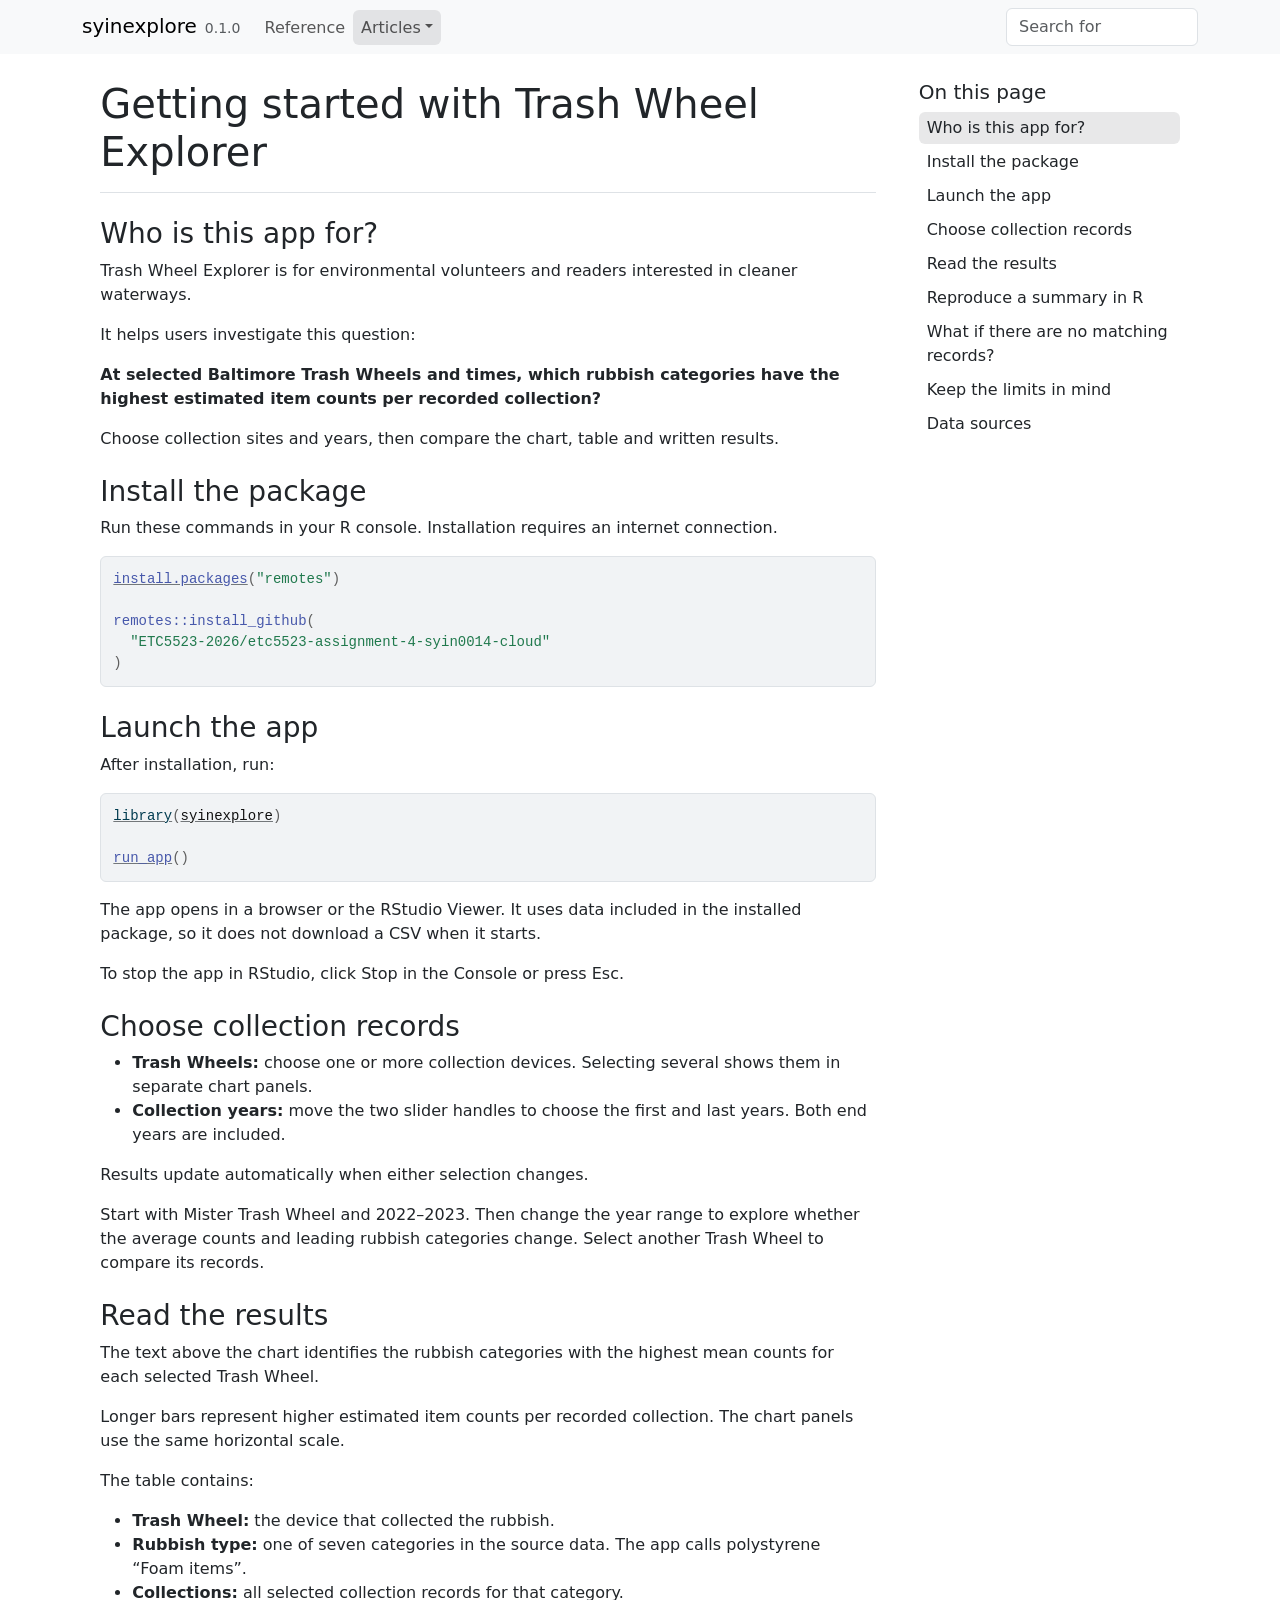
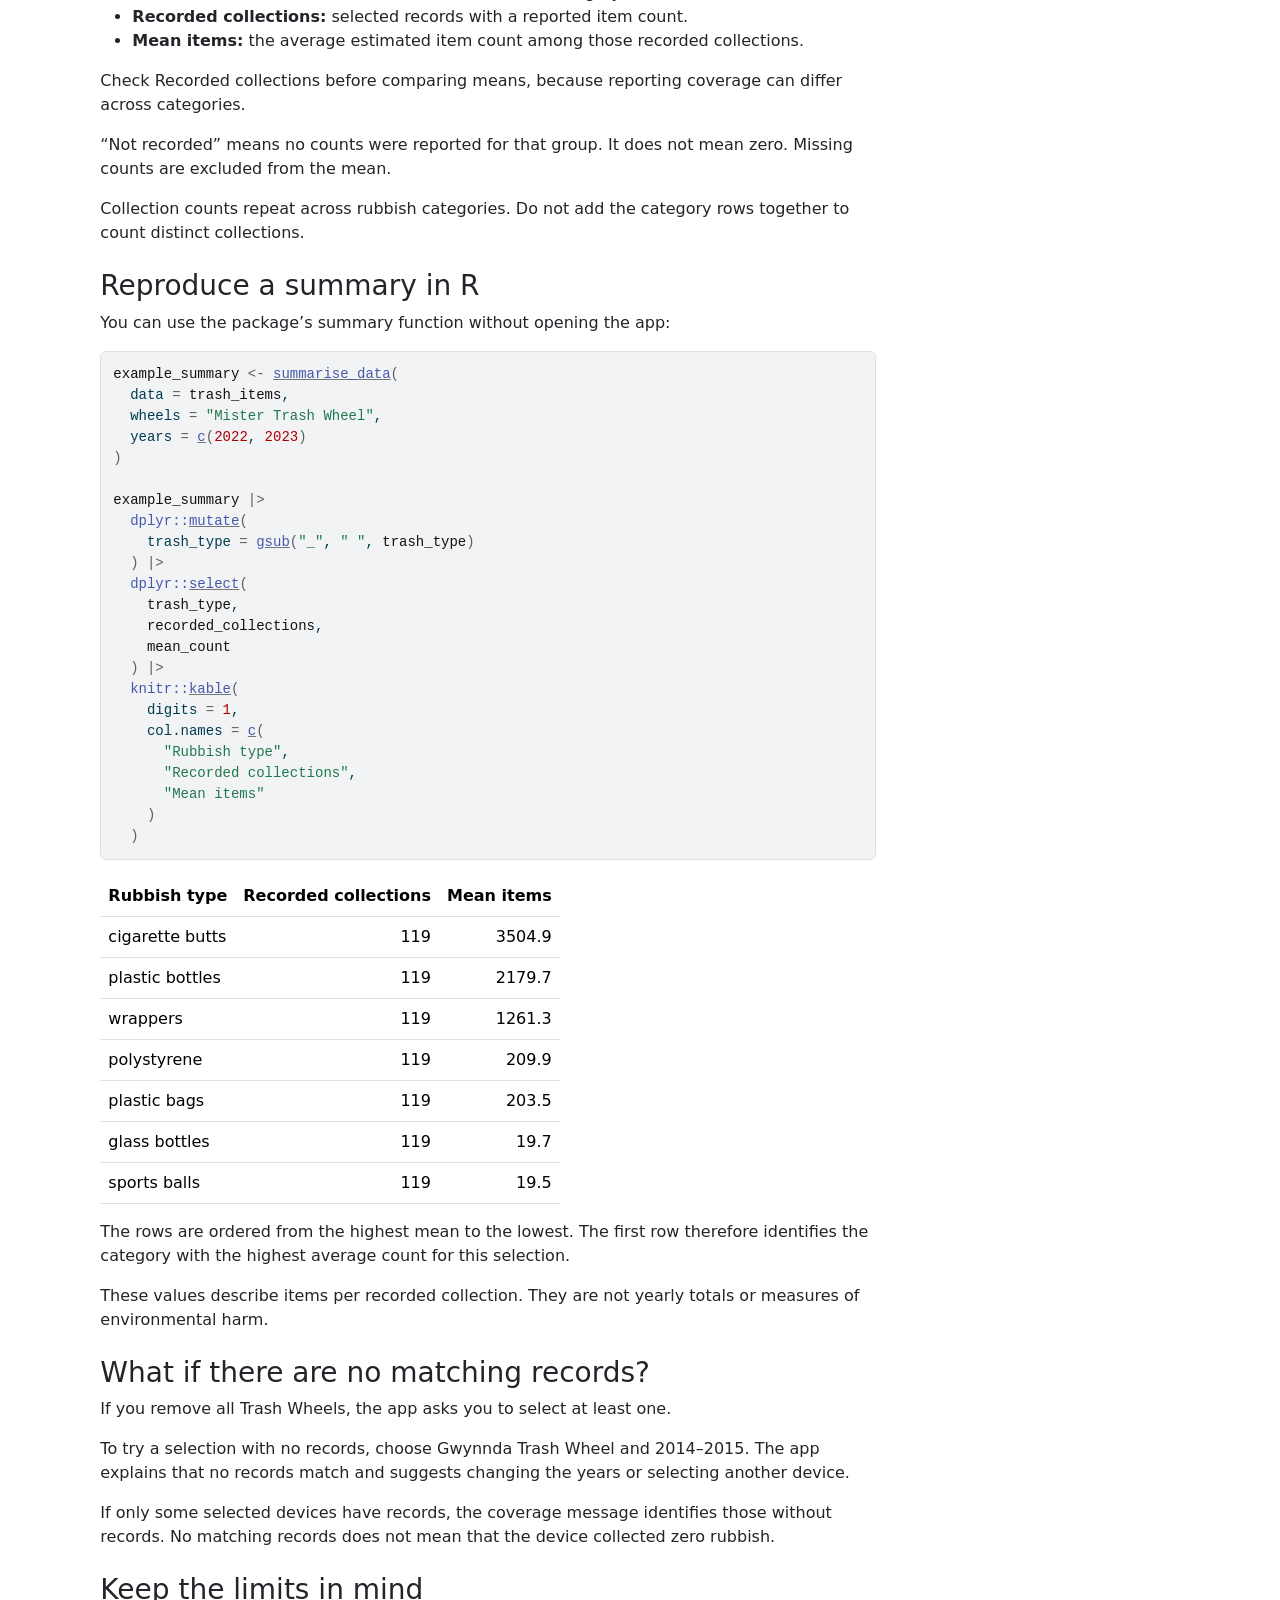
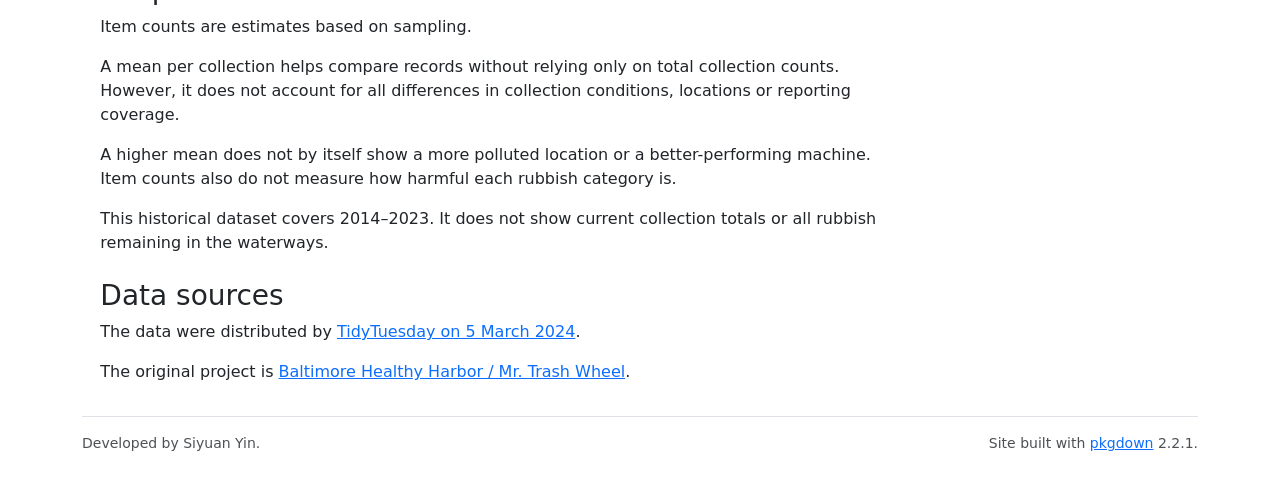
==== articles/getting-started.html @ 3837acde "Deploying to gh-pages from @ ETC5523-2026/etc5523-assignment-4-syin0014-cloud@84625165339d659f726c3b" ====
<!DOCTYPE html>
<!-- Generated by pkgdown: do not edit by hand --><html lang="en">
<head>
<meta charset="UTF-8">
<meta http-equiv="X-UA-Compatible" content="IE=edge">
<meta name="viewport" content="width=device-width, initial-scale=1, shrink-to-fit=no">
<title>Getting started with Trash Wheel Explorer • syinexplore</title>
<script src="../deps/jquery-3.6.0/jquery-3.6.0.min.js"></script><meta name="viewport" content="width=device-width, initial-scale=1, shrink-to-fit=no">
<link href="../deps/bootstrap-5.3.8/bootstrap.min.css" rel="stylesheet">
<script src="../deps/bootstrap-5.3.8/bootstrap.bundle.min.js"></script><link href="../deps/font-awesome-6.5.2/css/all.min.css" rel="stylesheet">
<link href="../deps/font-awesome-6.5.2/css/v4-shims.min.css" rel="stylesheet">
<script src="../deps/headroom-0.11.0/headroom.min.js"></script><script src="../deps/headroom-0.11.0/jQuery.headroom.min.js"></script><script src="../deps/bootstrap-toc-1.0.1/bootstrap-toc.min.js"></script><script src="../deps/clipboard.js-2.0.11/clipboard.min.js"></script><script src="../deps/search-1.0.0/autocomplete.jquery.min.js"></script><script src="../deps/search-1.0.0/fuse.min.js"></script><script src="../deps/search-1.0.0/mark.min.js"></script><script src="getting-started_files/libs/quarto-html/popper.min.js"></script><script src="getting-started_files/libs/quarto-html/tippy.umd.min.js"></script><link href="getting-started_files/libs/quarto-html/tippy.css" rel="stylesheet">
<link href="getting-started_files/libs/quarto-html/light-border.css" rel="stylesheet">
<!-- pkgdown --><script src="../pkgdown.js"></script><meta property="og:title" content="Getting started with Trash Wheel Explorer">
</head>
<body>
    <a href="#main" class="visually-hidden-focusable">Skip to contents</a>


    <nav class="navbar navbar-expand-lg fixed-top bg-light" data-bs-theme="light" aria-label="Site navigation"><div class="container">

    <a class="navbar-brand me-2" href="../index.html">syinexplore</a>

    <small class="nav-text text-muted me-auto" data-bs-toggle="tooltip" data-bs-placement="bottom" title="">0.1.0</small>


    <button class="navbar-toggler" type="button" data-bs-toggle="collapse" data-bs-target="#navbar" aria-controls="navbar" aria-expanded="false" aria-label="Toggle navigation">
      <span class="navbar-toggler-icon"></span>
    </button>

    <div id="navbar" class="collapse navbar-collapse ms-3">
      <ul class="navbar-nav me-auto">
<li class="nav-item"><a class="nav-link" href="../reference/index.html">Reference</a></li>
<li class="active nav-item dropdown">
  <button class="nav-link dropdown-toggle" type="button" id="dropdown-articles" data-bs-toggle="dropdown" aria-expanded="false" aria-haspopup="true">Articles</button>
  <ul class="dropdown-menu" aria-labelledby="dropdown-articles">
<li><a class="dropdown-item" href="../articles/getting-started.html">Getting started with Trash Wheel Explorer</a></li>
  </ul>
</li>
      </ul>
<ul class="navbar-nav">
<li class="nav-item"><form class="form-inline" role="search">
 <input class="form-control" type="search" name="search-input" id="search-input" autocomplete="off" aria-label="Search site" placeholder="Search for" data-search-index="../search.json">
</form></li>
      </ul>
</div>


  </div>
</nav><div class="container template-quarto">
<div class="row">
  <main id="main" class="col-md-9"><div class="page-header">

      <h1>Getting started with Trash Wheel Explorer</h1>





      <div class="d-none name"><code></code></div>
    </div>






    <section class="level2"><h2 id="who-is-this-app-for">Who is this app for?<a class="anchor" aria-label="anchor" href="#who-is-this-app-for"></a>
</h2>
<p>Trash Wheel Explorer is for environmental volunteers and readers interested in cleaner waterways.</p>
<p>It helps users investigate this question:</p>
<p><strong>At selected Baltimore Trash Wheels and times, which rubbish categories have the highest estimated item counts per recorded collection?</strong></p>
<p>Choose collection sites and years, then compare the chart, table and written results.</p>
</section><section class="level2"><h2 id="install-the-package">Install the package<a class="anchor" aria-label="anchor" href="#install-the-package"></a>
</h2>
<p>Run these commands in your R console. Installation requires an internet connection.</p>
<div class="sourceCode" id="cb1"><pre class="downlit sourceCode r">
<code class="sourceCode R"><span><span class="fu"><a href="https://rdrr.io/r/utils/install.packages.html" class="external-link">install.packages</a></span><span class="op">(</span><span class="st">"remotes"</span><span class="op">)</span></span>
<span></span>
<span><span class="fu">remotes</span><span class="fu">::</span><span class="fu">install_github</span><span class="op">(</span></span>
<span>  <span class="st">"ETC5523-2026/etc5523-assignment-4-syin0014-cloud"</span></span>
<span><span class="op">)</span></span></code></pre></div>
</section><section class="level2"><h2 id="launch-the-app">Launch the app<a class="anchor" aria-label="anchor" href="#launch-the-app"></a>
</h2>
<p>After installation, run:</p>
<div class="sourceCode" id="cb2"><pre class="downlit sourceCode r">
<code class="sourceCode R"><span><span class="kw"><a href="https://rdrr.io/r/base/library.html" class="external-link">library</a></span><span class="op">(</span><span class="va"><a href="https://etc5523-2026.github.io/etc5523-assignment-4-syin0014-cloud/">syinexplore</a></span><span class="op">)</span></span>
<span></span>
<span><span class="fu"><a href="../reference/run_app.html">run_app</a></span><span class="op">(</span><span class="op">)</span></span></code></pre></div>
<p>The app opens in a browser or the RStudio Viewer. It uses data included in the installed package, so it does not download a CSV when it starts.</p>
<p>To stop the app in RStudio, click Stop in the Console or press Esc.</p>
</section><section class="level2"><h2 id="choose-collection-records">Choose collection records<a class="anchor" aria-label="anchor" href="#choose-collection-records"></a>
</h2>
<ul>
<li>
<strong>Trash Wheels:</strong> choose one or more collection devices. Selecting several shows them in separate chart panels.</li>
<li>
<strong>Collection years:</strong> move the two slider handles to choose the first and last years. Both end years are included.</li>
</ul>
<p>Results update automatically when either selection changes.</p>
<p>Start with Mister Trash Wheel and 2022–2023. Then change the year range to explore whether the average counts and leading rubbish categories change. Select another Trash Wheel to compare its records.</p>
</section><section class="level2"><h2 id="read-the-results">Read the results<a class="anchor" aria-label="anchor" href="#read-the-results"></a>
</h2>
<p>The text above the chart identifies the rubbish categories with the highest mean counts for each selected Trash Wheel.</p>
<p>Longer bars represent higher estimated item counts per recorded collection. The chart panels use the same horizontal scale.</p>
<p>The table contains:</p>
<ul>
<li>
<strong>Trash Wheel:</strong> the device that collected the rubbish.</li>
<li>
<strong>Rubbish type:</strong> one of seven categories in the source data. The app calls polystyrene “Foam items”.</li>
<li>
<strong>Collections:</strong> all selected collection records for that category.</li>
<li>
<strong>Recorded collections:</strong> selected records with a reported item count.</li>
<li>
<strong>Mean items:</strong> the average estimated item count among those recorded collections.</li>
</ul>
<p>Check Recorded collections before comparing means, because reporting coverage can differ across categories.</p>
<p>“Not recorded” means no counts were reported for that group. It does not mean zero. Missing counts are excluded from the mean.</p>
<p>Collection counts repeat across rubbish categories. Do not add the category rows together to count distinct collections.</p>
</section><section class="level2"><h2 id="reproduce-a-summary-in-r">Reproduce a summary in R<a class="anchor" aria-label="anchor" href="#reproduce-a-summary-in-r"></a>
</h2>
<p>You can use the package’s summary function without opening the app:</p>
<div class="cell">
<div class="sourceCode cell-code" id="cb3"><pre class="downlit sourceCode r">
<code class="sourceCode R"><span><span class="va">example_summary</span> <span class="op">&lt;-</span> <span class="fu"><a href="../reference/summarise_data.html">summarise_data</a></span><span class="op">(</span></span>
<span>  data <span class="op">=</span> <span class="va">trash_items</span>,</span>
<span>  wheels <span class="op">=</span> <span class="st">"Mister Trash Wheel"</span>,</span>
<span>  years <span class="op">=</span> <span class="fu"><a href="https://rdrr.io/r/base/c.html" class="external-link">c</a></span><span class="op">(</span><span class="fl">2022</span>, <span class="fl">2023</span><span class="op">)</span></span>
<span><span class="op">)</span></span>
<span></span>
<span><span class="va">example_summary</span> <span class="op">|&gt;</span></span>
<span>  <span class="fu">dplyr</span><span class="fu">::</span><span class="fu"><a href="https://dplyr.tidyverse.org/reference/mutate.html" class="external-link">mutate</a></span><span class="op">(</span></span>
<span>    trash_type <span class="op">=</span> <span class="fu"><a href="https://rdrr.io/r/base/grep.html" class="external-link">gsub</a></span><span class="op">(</span><span class="st">"_"</span>, <span class="st">" "</span>, <span class="va">trash_type</span><span class="op">)</span></span>
<span>  <span class="op">)</span> <span class="op">|&gt;</span></span>
<span>  <span class="fu">dplyr</span><span class="fu">::</span><span class="fu"><a href="https://dplyr.tidyverse.org/reference/select.html" class="external-link">select</a></span><span class="op">(</span></span>
<span>    <span class="va">trash_type</span>,</span>
<span>    <span class="va">recorded_collections</span>,</span>
<span>    <span class="va">mean_count</span></span>
<span>  <span class="op">)</span> <span class="op">|&gt;</span></span>
<span>  <span class="fu">knitr</span><span class="fu">::</span><span class="fu"><a href="https://rdrr.io/pkg/knitr/man/kable.html" class="external-link">kable</a></span><span class="op">(</span></span>
<span>    digits <span class="op">=</span> <span class="fl">1</span>,</span>
<span>    col.names <span class="op">=</span> <span class="fu"><a href="https://rdrr.io/r/base/c.html" class="external-link">c</a></span><span class="op">(</span></span>
<span>      <span class="st">"Rubbish type"</span>,</span>
<span>      <span class="st">"Recorded collections"</span>,</span>
<span>      <span class="st">"Mean items"</span></span>
<span>    <span class="op">)</span></span>
<span>  <span class="op">)</span></span></code></pre></div>
<div class="cell-output-display">
<table class="table caption-top">
<thead><tr class="header">
<th style="text-align: left;">Rubbish type</th>
<th style="text-align: right;">Recorded collections</th>
<th style="text-align: right;">Mean items</th>
</tr></thead>
<tbody>
<tr class="odd">
<td style="text-align: left;">cigarette butts</td>
<td style="text-align: right;">119</td>
<td style="text-align: right;">3504.9</td>
</tr>
<tr class="even">
<td style="text-align: left;">plastic bottles</td>
<td style="text-align: right;">119</td>
<td style="text-align: right;">2179.7</td>
</tr>
<tr class="odd">
<td style="text-align: left;">wrappers</td>
<td style="text-align: right;">119</td>
<td style="text-align: right;">1261.3</td>
</tr>
<tr class="even">
<td style="text-align: left;">polystyrene</td>
<td style="text-align: right;">119</td>
<td style="text-align: right;">209.9</td>
</tr>
<tr class="odd">
<td style="text-align: left;">plastic bags</td>
<td style="text-align: right;">119</td>
<td style="text-align: right;">203.5</td>
</tr>
<tr class="even">
<td style="text-align: left;">glass bottles</td>
<td style="text-align: right;">119</td>
<td style="text-align: right;">19.7</td>
</tr>
<tr class="odd">
<td style="text-align: left;">sports balls</td>
<td style="text-align: right;">119</td>
<td style="text-align: right;">19.5</td>
</tr>
</tbody>
</table>
</div>
</div>
<p>The rows are ordered from the highest mean to the lowest. The first row therefore identifies the category with the highest average count for this selection.</p>
<p>These values describe items per recorded collection. They are not yearly totals or measures of environmental harm.</p>
</section><section class="level2"><h2 id="what-if-there-are-no-matching-records">What if there are no matching records?<a class="anchor" aria-label="anchor" href="#what-if-there-are-no-matching-records"></a>
</h2>
<p>If you remove all Trash Wheels, the app asks you to select at least one.</p>
<p>To try a selection with no records, choose Gwynnda Trash Wheel and 2014–2015. The app explains that no records match and suggests changing the years or selecting another device.</p>
<p>If only some selected devices have records, the coverage message identifies those without records. No matching records does not mean that the device collected zero rubbish.</p>
</section><section class="level2"><h2 id="keep-the-limits-in-mind">Keep the limits in mind<a class="anchor" aria-label="anchor" href="#keep-the-limits-in-mind"></a>
</h2>
<p>Item counts are estimates based on sampling.</p>
<p>A mean per collection helps compare records without relying only on total collection counts. However, it does not account for all differences in collection conditions, locations or reporting coverage.</p>
<p>A higher mean does not by itself show a more polluted location or a better-performing machine. Item counts also do not measure how harmful each rubbish category is.</p>
<p>This historical dataset covers 2014–2023. It does not show current collection totals or all rubbish remaining in the waterways.</p>
</section><section class="level2"><h2 id="data-sources">Data sources<a class="anchor" aria-label="anchor" href="#data-sources"></a>
</h2>
<p>The data were distributed by <a href="https://github.com/rfordatascience/tidytuesday/tree/main/data/2024/2024-03-05" class="external-link">TidyTuesday on 5 March 2024</a>.</p>
<p>The original project is <a href="https://www.mrtrashwheel.com/" class="external-link">Baltimore Healthy Harbor / Mr. Trash Wheel</a>.</p>
</section><script id="quarto-html-after-body" type="application/javascript">
  window.document.addEventListener("DOMContentLoaded", function (event) {
      var localhostRegex = new RegExp(/^(?:http|https):\/\/localhost\:?[0-9]*\//);
      var mailtoRegex = new RegExp(/^mailto:/);
        var filterRegex = new RegExp('/' + window.location.host + '/');
      var isInternal = (href) => {
          return filterRegex.test(href) || localhostRegex.test(href) || mailtoRegex.test(href);
      }
      // Inspect non-navigation links and adorn them if external
     var links = window.document.querySelectorAll('a[href]:not(.nav-link):not(.navbar-brand):not(.toc-action):not(.sidebar-link):not(.sidebar-item-toggle):not(.pagination-link):not(.no-external):not([aria-hidden]):not(.dropdown-item):not(.quarto-navigation-tool):not(.about-link)');
      for (var i=0; i<links.length; i++) {
        const link = links[i];
        if (!isInternal(link.href)) {
          // undo the damage that might have been done by quarto-nav.js in the case of
          // links that we want to consider external
          if (link.dataset.originalHref !== undefined) {
            link.href = link.dataset.originalHref;
          }
        }
      }
    function tippyHover(el, contentFn, onTriggerFn, onUntriggerFn) {
      const config = {
        allowHTML: true,
        maxWidth: 500,
        delay: 100,
        arrow: false,
        appendTo: function(el) {
            return el.parentElement;
        },
        interactive: true,
        interactiveBorder: 10,
        theme: 'light-border',
        placement: 'bottom-start',
      };
      if (contentFn) {
        config.content = contentFn;
      }
      if (onTriggerFn) {
        config.onTrigger = onTriggerFn;
      }
      if (onUntriggerFn) {
        config.onUntrigger = onUntriggerFn;
      }
      window.tippy(el, config);
    }
    const findCites = (el) => {
      const parentEl = el.parentElement;
      if (parentEl) {
        const cites = parentEl.dataset.cites;
        if (cites) {
          return {
            el,
            cites: cites.split(' ')
          };
        } else {
          return findCites(el.parentElement)
        }
      } else {
        return undefined;
      }
    };
    var bibliorefs = window.document.querySelectorAll('a[role="doc-biblioref"]');
    for (var i=0; i<bibliorefs.length; i++) {
      const ref = bibliorefs[i];
      const citeInfo = findCites(ref);
      if (citeInfo) {
        tippyHover(citeInfo.el, function() {
          var popup = window.document.createElement('div');
          citeInfo.cites.forEach(function(cite) {
            var citeDiv = window.document.createElement('div');
            citeDiv.classList.add('hanging-indent');
            citeDiv.classList.add('csl-entry');
            var biblioDiv = window.document.getElementById('ref-' + cite);
            if (biblioDiv) {
              citeDiv.innerHTML = biblioDiv.innerHTML;
            }
            popup.appendChild(citeDiv);
          });
          return popup.innerHTML;
        });
      }
    }
  });
  </script></main><aside class="col-md-3"><nav id="toc" aria-label="Table of contents"><h2>On this page</h2>
    </nav></aside>
</div>


    <footer><div class="pkgdown-footer-left">
  <p>Developed by Siyuan Yin.</p>
</div>

<div class="pkgdown-footer-right">
  <p>Site built with <a href="https://pkgdown.r-lib.org/" class="external-link">pkgdown</a> 2.2.1.</p>
</div>

    </footer>
</div>





  </body>
</html>
---- deps/font-awesome-6.5.2/css/v4-shims.min.css ----
/*!
 * Font Awesome Free 6.5.2 by @fontawesome - https://fontawesome.com
 * License - https://fontawesome.com/license/free (Icons: CC BY 4.0, Fonts: SIL OFL 1.1, Code: MIT License)
 * Copyright 2024 Fonticons, Inc.
 */
.fa.fa-glass:before{content:"\f000"}.fa.fa-envelope-o{font-family:"Font Awesome 6 Free";font-weight:400}.fa.fa-envelope-o:before{content:"\f0e0"}.fa.fa-star-o{font-family:"Font Awesome 6 Free";font-weight:400}.fa.fa-star-o:before{content:"\f005"}.fa.fa-close:before,.fa.fa-remove:before{content:"\f00d"}.fa.fa-gear:before{content:"\f013"}.fa.fa-trash-o{font-family:"Font Awesome 6 Free";font-weight:400}.fa.fa-trash-o:before{content:"\f2ed"}.fa.fa-home:before{content:"\f015"}.fa.fa-file-o{font-family:"Font Awesome 6 Free";font-weight:400}.fa.fa-file-o:before{content:"\f15b"}.fa.fa-clock-o{font-family:"Font Awesome 6 Free";font-weight:400}.fa.fa-clock-o:before{content:"\f017"}.fa.fa-arrow-circle-o-down{font-family:"Font Awesome 6 Free";font-weight:400}.fa.fa-arrow-circle-o-down:before{content:"\f358"}.fa.fa-arrow-circle-o-up{font-family:"Font Awesome 6 Free";font-weight:400}.fa.fa-arrow-circle-o-up:before{content:"\f35b"}.fa.fa-play-circle-o{font-family:"Font Awesome 6 Free";font-weight:400}.fa.fa-play-circle-o:before{content:"\f144"}.fa.fa-repeat:before,.fa.fa-rotate-right:before{content:"\f01e"}.fa.fa-refresh:before{content:"\f021"}.fa.fa-list-alt{font-family:"Font Awesome 6 Free";font-weight:400}.fa.fa-list-alt:before{content:"\f022"}.fa.fa-dedent:before{content:"\f03b"}.fa.fa-video-camera:before{content:"\f03d"}.fa.fa-picture-o{font-family:"Font Awesome 6 Free";font-weight:400}.fa.fa-picture-o:before{content:"\f03e"}.fa.fa-photo{font-family:"Font Awesome 6 Free";font-weight:400}.fa.fa-photo:before{content:"\f03e"}.fa.fa-image{font-family:"Font Awesome 6 Free";font-weight:400}.fa.fa-image:before{content:"\f03e"}.fa.fa-map-marker:before{content:"\f3c5"}.fa.fa-pencil-square-o{font-family:"Font Awesome 6 Free";font-weight:400}.fa.fa-pencil-square-o:before{content:"\f044"}.fa.fa-edit{font-family:"Font Awesome 6 Free";font-weight:400}.fa.fa-edit:before{content:"\f044"}.fa.fa-share-square-o:before{content:"\f14d"}.fa.fa-check-square-o{font-family:"Font Awesome 6 Free";font-weight:400}.fa.fa-check-square-o:before{content:"\f14a"}.fa.fa-arrows:before{content:"\f0b2"}.fa.fa-times-circle-o{font-family:"Font Awesome 6 Free";font-weight:400}.fa.fa-times-circle-o:before{content:"\f057"}.fa.fa-check-circle-o{font-family:"Font Awesome 6 Free";font-weight:400}.fa.fa-check-circle-o:before{content:"\f058"}.fa.fa-mail-forward:before{content:"\f064"}.fa.fa-expand:before{content:"\f424"}.fa.fa-compress:before{content:"\f422"}.fa.fa-eye,.fa.fa-eye-slash{font-family:"Font Awesome 6 Free";font-weight:400}.fa.fa-warning:before{content:"\f071"}.fa.fa-calendar:before{content:"\f073"}.fa.fa-arrows-v:before{content:"\f338"}.fa.fa-arrows-h:before{content:"\f337"}.fa.fa-bar-chart-o:before,.fa.fa-bar-chart:before{content:"\e0e3"}.fa.fa-twitter-square{font-family:"Font Awesome 6 Brands";font-weight:400}.fa.fa-twitter-square:before{content:"\f081"}.fa.fa-facebook-square{font-family:"Font Awesome 6 Brands";font-weight:400}.fa.fa-facebook-square:before{content:"\f082"}.fa.fa-gears:before{content:"\f085"}.fa.fa-thumbs-o-up{font-family:"Font Awesome 6 Free";font-weight:400}.fa.fa-thumbs-o-up:before{content:"\f164"}.fa.fa-thumbs-o-down{font-family:"Font Awesome 6 Free";font-weight:400}.fa.fa-thumbs-o-down:before{content:"\f165"}.fa.fa-heart-o{font-family:"Font Awesome 6 Free";font-weight:400}.fa.fa-heart-o:before{content:"\f004"}.fa.fa-sign-out:before{content:"\f2f5"}.fa.fa-linkedin-square{font-family:"Font Awesome 6 Brands";font-weight:400}.fa.fa-linkedin-square:before{content:"\f08c"}.fa.fa-thumb-tack:before{content:"\f08d"}.fa.fa-external-link:before{content:"\f35d"}.fa.fa-sign-in:before{content:"\f2f6"}.fa.fa-github-square{font-family:"Font Awesome 6 Brands";font-weight:400}.fa.fa-github-square:before{content:"\f092"}.fa.fa-lemon-o{font-family:"Font Awesome 6 Free";font-weight:400}.fa.fa-lemon-o:before{content:"\f094"}.fa.fa-square-o{font-family:"Font Awesome 6 Free";font-weight:400}.fa.fa-square-o:before{content:"\f0c8"}.fa.fa-bookmark-o{font-family:"Font Awesome 6 Free";font-weight:400}.fa.fa-bookmark-o:before{content:"\f02e"}.fa.fa-facebook,.fa.fa-twitter{font-family:"Font Awesome 6 Brands";font-weight:400}.fa.fa-facebook:before{content:"\f39e"}.fa.fa-facebook-f{font-family:"Font Awesome 6 Brands";font-weight:400}.fa.fa-facebook-f:before{content:"\f39e"}.fa.fa-github{font-family:"Font Awesome 6 Brands";font-weight:400}.fa.fa-credit-card{font-family:"Font Awesome 6 Free";font-weight:400}.fa.fa-feed:before{content:"\f09e"}.fa.fa-hdd-o{font-family:"Font Awesome 6 Free";font-weight:400}.fa.fa-hdd-o:before{content:"\f0a0"}.fa.fa-hand-o-right{font-family:"Font Awesome 6 Free";font-weight:400}.fa.fa-hand-o-right:before{content:"\f0a4"}.fa.fa-hand-o-left{font-family:"Font Awesome 6 Free";font-weight:400}.fa.fa-hand-o-left:before{content:"\f0a5"}.fa.fa-hand-o-up{font-family:"Font Awesome 6 Free";font-weight:400}.fa.fa-hand-o-up:before{content:"\f0a6"}.fa.fa-hand-o-down{font-family:"Font Awesome 6 Free";font-weight:400}.fa.fa-hand-o-down:before{content:"\f0a7"}.fa.fa-globe:before{content:"\f57d"}.fa.fa-tasks:before{content:"\f828"}.fa.fa-arrows-alt:before{content:"\f31e"}.fa.fa-group:before{content:"\f0c0"}.fa.fa-chain:before{content:"\f0c1"}.fa.fa-cut:before{content:"\f0c4"}.fa.fa-files-o{font-family:"Font Awesome 6 Free";font-weight:400}.fa.fa-files-o:before{content:"\f0c5"}.fa.fa-floppy-o{font-family:"Font Awesome 6 Free";font-weight:400}.fa.fa-floppy-o:before{content:"\f0c7"}.fa.fa-save{font-family:"Font Awesome 6 Free";font-weight:400}.fa.fa-save:before{content:"\f0c7"}.fa.fa-navicon:before,.fa.fa-reorder:before{content:"\f0c9"}.fa.fa-magic:before{content:"\e2ca"}.fa.fa-pinterest,.fa.fa-pinterest-square{font-family:"Font Awesome 6 Brands";font-weight:400}.fa.fa-pinterest-square:before{content:"\f0d3"}.fa.fa-google-plus-square{font-family:"Font Awesome 6 Brands";font-weight:400}.fa.fa-google-plus-square:before{content:"\f0d4"}.fa.fa-google-plus{font-family:"Font Awesome 6 Brands";font-weight:400}.fa.fa-google-plus:before{content:"\f0d5"}.fa.fa-money:before{content:"\f3d1"}.fa.fa-unsorted:before{content:"\f0dc"}.fa.fa-sort-desc:before{content:"\f0dd"}.fa.fa-sort-asc:before{content:"\f0de"}.fa.fa-linkedin{font-family:"Font Awesome 6 Brands";font-weight:400}.fa.fa-linkedin:before{content:"\f0e1"}.fa.fa-rotate-left:before{content:"\f0e2"}.fa.fa-legal:before{content:"\f0e3"}.fa.fa-dashboard:before,.fa.fa-tachometer:before{content:"\f625"}.fa.fa-comment-o{font-family:"Font Awesome 6 Free";font-weight:400}.fa.fa-comment-o:before{content:"\f075"}.fa.fa-comments-o{font-family:"Font Awesome 6 Free";font-weight:400}.fa.fa-comments-o:before{content:"\f086"}.fa.fa-flash:before{content:"\f0e7"}.fa.fa-clipboard:before{content:"\f0ea"}.fa.fa-lightbulb-o{font-family:"Font Awesome 6 Free";font-weight:400}.fa.fa-lightbulb-o:before{content:"\f0eb"}.fa.fa-exchange:before{content:"\f362"}.fa.fa-cloud-download:before{content:"\f0ed"}.fa.fa-cloud-upload:before{content:"\f0ee"}.fa.fa-bell-o{font-family:"Font Awesome 6 Free";font-weight:400}.fa.fa-bell-o:before{content:"\f0f3"}.fa.fa-cutlery:before{content:"\f2e7"}.fa.fa-file-text-o{font-family:"Font Awesome 6 Free";font-weight:400}.fa.fa-file-text-o:before{content:"\f15c"}.fa.fa-building-o{font-family:"Font Awesome 6 Free";font-weight:400}.fa.fa-building-o:before{content:"\f1ad"}.fa.fa-hospital-o{font-family:"Font Awesome 6 Free";font-weight:400}.fa.fa-hospital-o:before{content:"\f0f8"}.fa.fa-tablet:before{content:"\f3fa"}.fa.fa-mobile-phone:before,.fa.fa-mobile:before{content:"\f3cd"}.fa.fa-circle-o{font-family:"Font Awesome 6 Free";font-weight:400}.fa.fa-circle-o:before{content:"\f111"}.fa.fa-mail-reply:before{content:"\f3e5"}.fa.fa-github-alt{font-family:"Font Awesome 6 Brands";font-weight:400}.fa.fa-folder-o{font-family:"Font Awesome 6 Free";font-weight:400}.fa.fa-folder-o:before{content:"\f07b"}.fa.fa-folder-open-o{font-family:"Font Awesome 6 Free";font-weight:400}.fa.fa-folder-open-o:before{content:"\f07c"}.fa.fa-smile-o{font-family:"Font Awesome 6 Free";font-weight:400}.fa.fa-smile-o:before{content:"\f118"}.fa.fa-frown-o{font-family:"Font Awesome 6 Free";font-weight:400}.fa.fa-frown-o:before{content:"\f119"}.fa.fa-meh-o{font-family:"Font Awesome 6 Free";font-weight:400}.fa.fa-meh-o:before{content:"\f11a"}.fa.fa-keyboard-o{font-family:"Font Awesome 6 Free";font-weight:400}.fa.fa-keyboard-o:before{content:"\f11c"}.fa.fa-flag-o{font-family:"Font Awesome 6 Free";font-weight:400}.fa.fa-flag-o:before{content:"\f024"}.fa.fa-mail-reply-all:before{content:"\f122"}.fa.fa-star-half-o{font-family:"Font Awesome 6 Free";font-weight:400}.fa.fa-star-half-o:before{content:"\f5c0"}.fa.fa-star-half-empty{font-family:"Font Awesome 6 Free";font-weight:400}.fa.fa-star-half-empty:before{content:"\f5c0"}.fa.fa-star-half-full{font-family:"Font Awesome 6 Free";font-weight:400}.fa.fa-star-half-full:before{content:"\f5c0"}.fa.fa-code-fork:before{content:"\f126"}.fa.fa-chain-broken:before,.fa.fa-unlink:before{content:"\f127"}.fa.fa-calendar-o{font-family:"Font Awesome 6 Free";font-weight:400}.fa.fa-calendar-o:before{content:"\f133"}.fa.fa-css3,.fa.fa-html5,.fa.fa-maxcdn{font-family:"Font Awesome 6 Brands";font-weight:400}.fa.fa-unlock-alt:before{content:"\f09c"}.fa.fa-minus-square-o{font-family:"Font Awesome 6 Free";font-weight:400}.fa.fa-minus-square-o:before{content:"\f146"}.fa.fa-level-up:before{content:"\f3bf"}.fa.fa-level-down:before{content:"\f3be"}.fa.fa-pencil-square:before{content:"\f14b"}.fa.fa-external-link-square:before{content:"\f360"}.fa.fa-compass{font-family:"Font Awesome 6 Free";font-weight:400}.fa.fa-caret-square-o-down{font-family:"Font Awesome 6 Free";font-weight:400}.fa.fa-caret-square-o-down:before{content:"\f150"}.fa.fa-toggle-down{font-family:"Font Awesome 6 Free";font-weight:400}.fa.fa-toggle-down:before{content:"\f150"}.fa.fa-caret-square-o-up{font-family:"Font Awesome 6 Free";font-weight:400}.fa.fa-caret-square-o-up:before{content:"\f151"}.fa.fa-toggle-up{font-family:"Font Awesome 6 Free";font-weight:400}.fa.fa-toggle-up:before{content:"\f151"}.fa.fa-caret-square-o-right{font-family:"Font Awesome 6 Free";font-weight:400}.fa.fa-caret-square-o-right:before{content:"\f152"}.fa.fa-toggle-right{font-family:"Font Awesome 6 Free";font-weight:400}.fa.fa-toggle-right:before{content:"\f152"}.fa.fa-eur:before,.fa.fa-euro:before{content:"\f153"}.fa.fa-gbp:before{content:"\f154"}.fa.fa-dollar:before,.fa.fa-usd:before{content:"\24"}.fa.fa-inr:before,.fa.fa-rupee:before{content:"\e1bc"}.fa.fa-cny:before,.fa.fa-jpy:before,.fa.fa-rmb:before,.fa.fa-yen:before{content:"\f157"}.fa.fa-rouble:before,.fa.fa-rub:before,.fa.fa-ruble:before{content:"\f158"}.fa.fa-krw:before,.fa.fa-won:before{content:"\f159"}.fa.fa-bitcoin,.fa.fa-btc{font-family:"Font Awesome 6 Brands";font-weight:400}.fa.fa-bitcoin:before{content:"\f15a"}.fa.fa-file-text:before{content:"\f15c"}.fa.fa-sort-alpha-asc:before{content:"\f15d"}.fa.fa-sort-alpha-desc:before{content:"\f881"}.fa.fa-sort-amount-asc:before{content:"\f884"}.fa.fa-sort-amount-desc:before{content:"\f160"}.fa.fa-sort-numeric-asc:before{content:"\f162"}.fa.fa-sort-numeric-desc:before{content:"\f886"}.fa.fa-youtube-square{font-family:"Font Awesome 6 Brands";font-weight:400}.fa.fa-youtube-square:before{content:"\f431"}.fa.fa-xing,.fa.fa-xing-square,.fa.fa-youtube{font-family:"Font Awesome 6 Brands";font-weight:400}.fa.fa-xing-square:before{content:"\f169"}.fa.fa-youtube-play{font-family:"Font Awesome 6 Brands";font-weight:400}.fa.fa-youtube-play:before{content:"\f167"}.fa.fa-adn,.fa.fa-bitbucket,.fa.fa-bitbucket-square,.fa.fa-dropbox,.fa.fa-flickr,.fa.fa-instagram,.fa.fa-stack-overflow{font-family:"Font Awesome 6 Brands";font-weight:400}.fa.fa-bitbucket-square:before{content:"\f171"}.fa.fa-tumblr,.fa.fa-tumblr-square{font-family:"Font Awesome 6 Brands";font-weight:400}.fa.fa-tumblr-square:before{content:"\f174"}.fa.fa-long-arrow-down:before{content:"\f309"}.fa.fa-long-arrow-up:before{content:"\f30c"}.fa.fa-long-arrow-left:before{content:"\f30a"}.fa.fa-long-arrow-right:before{content:"\f30b"}.fa.fa-android,.fa.fa-apple,.fa.fa-dribbble,.fa.fa-foursquare,.fa.fa-gittip,.fa.fa-gratipay,.fa.fa-linux,.fa.fa-skype,.fa.fa-trello,.fa.fa-windows{font-family:"Font Awesome 6 Brands";font-weight:400}.fa.fa-gittip:before{content:"\f184"}.fa.fa-sun-o{font-family:"Font Awesome 6 Free";font-weight:400}.fa.fa-sun-o:before{content:"\f185"}.fa.fa-moon-o{font-family:"Font Awesome 6 Free";font-weight:400}.fa.fa-moon-o:before{content:"\f186"}.fa.fa-pagelines,.fa.fa-renren,.fa.fa-stack-exchange,.fa.fa-vk,.fa.fa-weibo{font-family:"Font Awesome 6 Brands";font-weight:400}.fa.fa-arrow-circle-o-right{font-family:"Font Awesome 6 Free";font-weight:400}.fa.fa-arrow-circle-o-right:before{content:"\f35a"}.fa.fa-arrow-circle-o-left{font-family:"Font Awesome 6 Free";font-weight:400}.fa.fa-arrow-circle-o-left:before{content:"\f359"}.fa.fa-caret-square-o-left{font-family:"Font Awesome 6 Free";font-weight:400}.fa.fa-caret-square-o-left:before{content:"\f191"}.fa.fa-toggle-left{font-family:"Font Awesome 6 Free";font-weight:400}.fa.fa-toggle-left:before{content:"\f191"}.fa.fa-dot-circle-o{font-family:"Font Awesome 6 Free";font-weight:400}.fa.fa-dot-circle-o:before{content:"\f192"}.fa.fa-vimeo-square{font-family:"Font Awesome 6 Brands";font-weight:400}.fa.fa-vimeo-square:before{content:"\f194"}.fa.fa-try:before,.fa.fa-turkish-lira:before{content:"\e2bb"}.fa.fa-plus-square-o{font-family:"Font Awesome 6 Free";font-weight:400}.fa.fa-plus-square-o:before{content:"\f0fe"}.fa.fa-openid,.fa.fa-slack,.fa.fa-wordpress{font-family:"Font Awesome 6 Brands";font-weight:400}.fa.fa-bank:before,.fa.fa-institution:before{content:"\f19c"}.fa.fa-mortar-board:before{content:"\f19d"}.fa.fa-google,.fa.fa-reddit,.fa.fa-reddit-square,.fa.fa-yahoo{font-family:"Font Awesome 6 Brands";font-weight:400}.fa.fa-reddit-square:before{content:"\f1a2"}.fa.fa-behance,.fa.fa-behance-square,.fa.fa-delicious,.fa.fa-digg,.fa.fa-drupal,.fa.fa-joomla,.fa.fa-pied-piper-alt,.fa.fa-pied-piper-pp,.fa.fa-stumbleupon,.fa.fa-stumbleupon-circle{font-family:"Font Awesome 6 Brands";font-weight:400}.fa.fa-behance-square:before{content:"\f1b5"}.fa.fa-steam,.fa.fa-steam-square{font-family:"Font Awesome 6 Brands";font-weight:400}.fa.fa-steam-square:before{content:"\f1b7"}.fa.fa-automobile:before{content:"\f1b9"}.fa.fa-cab:before{content:"\f1ba"}.fa.fa-deviantart,.fa.fa-soundcloud,.fa.fa-spotify{font-family:"Font Awesome 6 Brands";font-weight:400}.fa.fa-file-pdf-o{font-family:"Font Awesome 6 Free";font-weight:400}.fa.fa-file-pdf-o:before{content:"\f1c1"}.fa.fa-file-word-o{font-family:"Font Awesome 6 Free";font-weight:400}.fa.fa-file-word-o:before{content:"\f1c2"}.fa.fa-file-excel-o{font-family:"Font Awesome 6 Free";font-weight:400}.fa.fa-file-excel-o:before{content:"\f1c3"}.fa.fa-file-powerpoint-o{font-family:"Font Awesome 6 Free";font-weight:400}.fa.fa-file-powerpoint-o:before{content:"\f1c4"}.fa.fa-file-image-o{font-family:"Font Awesome 6 Free";font-weight:400}.fa.fa-file-image-o:before{content:"\f1c5"}.fa.fa-file-photo-o{font-family:"Font Awesome 6 Free";font-weight:400}.fa.fa-file-photo-o:before{content:"\f1c5"}.fa.fa-file-picture-o{font-family:"Font Awesome 6 Free";font-weight:400}.fa.fa-file-picture-o:before{content:"\f1c5"}.fa.fa-file-archive-o{font-family:"Font Awesome 6 Free";font-weight:400}.fa.fa-file-archive-o:before{content:"\f1c6"}.fa.fa-file-zip-o{font-family:"Font Awesome 6 Free";font-weight:400}.fa.fa-file-zip-o:before{content:"\f1c6"}.fa.fa-file-audio-o{font-family:"Font Awesome 6 Free";font-weight:400}.fa.fa-file-audio-o:before{content:"\f1c7"}.fa.fa-file-sound-o{font-family:"Font Awesome 6 Free";font-weight:400}.fa.fa-file-sound-o:before{content:"\f1c7"}.fa.fa-file-video-o{font-family:"Font Awesome 6 Free";font-weight:400}.fa.fa-file-video-o:before{content:"\f1c8"}.fa.fa-file-movie-o{font-family:"Font Awesome 6 Free";font-weight:400}.fa.fa-file-movie-o:before{content:"\f1c8"}.fa.fa-file-code-o{font-family:"Font Awesome 6 Free";font-weight:400}.fa.fa-file-code-o:before{content:"\f1c9"}.fa.fa-codepen,.fa.fa-jsfiddle,.fa.fa-vine{font-family:"Font Awesome 6 Brands";font-weight:400}.fa.fa-life-bouy:before,.fa.fa-life-buoy:before,.fa.fa-life-saver:before,.fa.fa-support:before{content:"\f1cd"}.fa.fa-circle-o-notch:before{content:"\f1ce"}.fa.fa-ra,.fa.fa-rebel{font-family:"Font Awesome 6 Brands";font-weight:400}.fa.fa-ra:before{content:"\f1d0"}.fa.fa-resistance{font-family:"Font Awesome 6 Brands";font-weight:400}.fa.fa-resistance:before{content:"\f1d0"}.fa.fa-empire,.fa.fa-ge{font-family:"Font Awesome 6 Brands";font-weight:400}.fa.fa-ge:before{content:"\f1d1"}.fa.fa-git-square{font-family:"Font Awesome 6 Brands";font-weight:400}.fa.fa-git-square:before{content:"\f1d2"}.fa.fa-git,.fa.fa-hacker-news,.fa.fa-y-combinator-square{font-family:"Font Awesome 6 Brands";font-weight:400}.fa.fa-y-combinator-square:before{content:"\f1d4"}.fa.fa-yc-square{font-family:"Font Awesome 6 Brands";font-weight:400}.fa.fa-yc-square:before{content:"\f1d4"}.fa.fa-qq,.fa.fa-tencent-weibo,.fa.fa-wechat,.fa.fa-weixin{font-family:"Font Awesome 6 Brands";font-weight:400}.fa.fa-wechat:before{content:"\f1d7"}.fa.fa-send:before{content:"\f1d8"}.fa.fa-paper-plane-o{font-family:"Font Awesome 6 Free";font-weight:400}.fa.fa-paper-plane-o:before{content:"\f1d8"}.fa.fa-send-o{font-family:"Font Awesome 6 Free";font-weight:400}.fa.fa-send-o:before{content:"\f1d8"}.fa.fa-circle-thin{font-family:"Font Awesome 6 Free";font-weight:400}.fa.fa-circle-thin:before{content:"\f111"}.fa.fa-header:before{content:"\f1dc"}.fa.fa-futbol-o{font-family:"Font Awesome 6 Free";font-weight:400}.fa.fa-futbol-o:before{content:"\f1e3"}.fa.fa-soccer-ball-o{font-family:"Font Awesome 6 Free";font-weight:400}.fa.fa-soccer-ball-o:before{content:"\f1e3"}.fa.fa-slideshare,.fa.fa-twitch,.fa.fa-yelp{font-family:"Font Awesome 6 Brands";font-weight:400}.fa.fa-newspaper-o{font-family:"Font Awesome 6 Free";font-weight:400}.fa.fa-newspaper-o:before{content:"\f1ea"}.fa.fa-cc-amex,.fa.fa-cc-discover,.fa.fa-cc-mastercard,.fa.fa-cc-paypal,.fa.fa-cc-stripe,.fa.fa-cc-visa,.fa.fa-google-wallet,.fa.fa-paypal{font-family:"Font Awesome 6 Brands";font-weight:400}.fa.fa-bell-slash-o{font-family:"Font Awesome 6 Free";font-weight:400}.fa.fa-bell-slash-o:before{content:"\f1f6"}.fa.fa-trash:before{content:"\f2ed"}.fa.fa-copyright{font-family:"Font Awesome 6 Free";font-weight:400}.fa.fa-eyedropper:before{content:"\f1fb"}.fa.fa-area-chart:before{content:"\f1fe"}.fa.fa-pie-chart:before{content:"\f200"}.fa.fa-line-chart:before{content:"\f201"}.fa.fa-lastfm,.fa.fa-lastfm-square{font-family:"Font Awesome 6 Brands";font-weight:400}.fa.fa-lastfm-square:before{content:"\f203"}.fa.fa-angellist,.fa.fa-ioxhost{font-family:"Font Awesome 6 Brands";font-weight:400}.fa.fa-cc{font-family:"Font Awesome 6 Free";font-weight:400}.fa.fa-cc:before{content:"\f20a"}.fa.fa-ils:before,.fa.fa-shekel:before,.fa.fa-sheqel:before{content:"\f20b"}.fa.fa-buysellads,.fa.fa-connectdevelop,.fa.fa-dashcube,.fa.fa-forumbee,.fa.fa-leanpub,.fa.fa-sellsy,.fa.fa-shirtsinbulk,.fa.fa-simplybuilt,.fa.fa-skyatlas{font-family:"Font Awesome 6 Brands";font-weight:400}.fa.fa-diamond{font-family:"Font Awesome 6 Free";font-weight:400}.fa.fa-diamond:before{content:"\f3a5"}.fa.fa-intersex:before,.fa.fa-transgender:before{content:"\f224"}.fa.fa-transgender-alt:before{content:"\f225"}.fa.fa-facebook-official{font-family:"Font Awesome 6 Brands";font-weight:400}.fa.fa-facebook-official:before{content:"\f09a"}.fa.fa-pinterest-p,.fa.fa-whatsapp{font-family:"Font Awesome 6 Brands";font-weight:400}.fa.fa-hotel:before{content:"\f236"}.fa.fa-medium,.fa.fa-viacoin,.fa.fa-y-combinator,.fa.fa-yc{font-family:"Font Awesome 6 Brands";font-weight:400}.fa.fa-yc:before{content:"\f23b"}.fa.fa-expeditedssl,.fa.fa-opencart,.fa.fa-optin-monster{font-family:"Font Awesome 6 Brands";font-weight:400}.fa.fa-battery-4:before,.fa.fa-battery:before{content:"\f240"}.fa.fa-battery-3:before{content:"\f241"}.fa.fa-battery-2:before{content:"\f242"}.fa.fa-battery-1:before{content:"\f243"}.fa.fa-battery-0:before{content:"\f244"}.fa.fa-object-group,.fa.fa-object-ungroup,.fa.fa-sticky-note-o{font-family:"Font Awesome 6 Free";font-weight:400}.fa.fa-sticky-note-o:before{content:"\f249"}.fa.fa-cc-diners-club,.fa.fa-cc-jcb{font-family:"Font Awesome 6 Brands";font-weight:400}.fa.fa-clone{font-family:"Font Awesome 6 Free";font-weight:400}.fa.fa-hourglass-o:before{content:"\f254"}.fa.fa-hourglass-1:before{content:"\f251"}.fa.fa-hourglass-2:before{content:"\f252"}.fa.fa-hourglass-3:before{content:"\f253"}.fa.fa-hand-rock-o{font-family:"Font Awesome 6 Free";font-weight:400}.fa.fa-hand-rock-o:before{content:"\f255"}.fa.fa-hand-grab-o{font-family:"Font Awesome 6 Free";font-weight:400}.fa.fa-hand-grab-o:before{content:"\f255"}.fa.fa-hand-paper-o{font-family:"Font Awesome 6 Free";font-weight:400}.fa.fa-hand-paper-o:before{content:"\f256"}.fa.fa-hand-stop-o{font-family:"Font Awesome 6 Free";font-weight:400}.fa.fa-hand-stop-o:before{content:"\f256"}.fa.fa-hand-scissors-o{font-family:"Font Awesome 6 Free";font-weight:400}.fa.fa-hand-scissors-o:before{content:"\f257"}.fa.fa-hand-lizard-o{font-family:"Font Awesome 6 Free";font-weight:400}.fa.fa-hand-lizard-o:before{content:"\f258"}.fa.fa-hand-spock-o{font-family:"Font Awesome 6 Free";font-weight:400}.fa.fa-hand-spock-o:before{content:"\f259"}.fa.fa-hand-pointer-o{font-family:"Font Awesome 6 Free";font-weight:400}.fa.fa-hand-pointer-o:before{content:"\f25a"}.fa.fa-hand-peace-o{font-family:"Font Awesome 6 Free";font-weight:400}.fa.fa-hand-peace-o:before{content:"\f25b"}.fa.fa-registered{font-family:"Font Awesome 6 Free";font-weight:400}.fa.fa-creative-commons,.fa.fa-gg,.fa.fa-gg-circle,.fa.fa-odnoklassniki,.fa.fa-odnoklassniki-square{font-family:"Font Awesome 6 Brands";font-weight:400}.fa.fa-odnoklassniki-square:before{content:"\f264"}.fa.fa-chrome,.fa.fa-firefox,.fa.fa-get-pocket,.fa.fa-internet-explorer,.fa.fa-opera,.fa.fa-safari,.fa.fa-wikipedia-w{font-family:"Font Awesome 6 Brands";font-weight:400}.fa.fa-television:before{content:"\f26c"}.fa.fa-500px,.fa.fa-amazon,.fa.fa-contao{font-family:"Font Awesome 6 Brands";font-weight:400}.fa.fa-calendar-plus-o{font-family:"Font Awesome 6 Free";font-weight:400}.fa.fa-calendar-plus-o:before{content:"\f271"}.fa.fa-calendar-minus-o{font-family:"Font Awesome 6 Free";font-weight:400}.fa.fa-calendar-minus-o:before{content:"\f272"}.fa.fa-calendar-times-o{font-family:"Font Awesome 6 Free";font-weight:400}.fa.fa-calendar-times-o:before{content:"\f273"}.fa.fa-calendar-check-o{font-family:"Font Awesome 6 Free";font-weight:400}.fa.fa-calendar-check-o:before{content:"\f274"}.fa.fa-map-o{font-family:"Font Awesome 6 Free";font-weight:400}.fa.fa-map-o:before{content:"\f279"}.fa.fa-commenting:before{content:"\f4ad"}.fa.fa-commenting-o{font-family:"Font Awesome 6 Free";font-weight:400}.fa.fa-commenting-o:before{content:"\f4ad"}.fa.fa-houzz,.fa.fa-vimeo{font-family:"Font Awesome 6 Brands";font-weight:400}.fa.fa-vimeo:before{content:"\f27d"}.fa.fa-black-tie,.fa.fa-edge,.fa.fa-fonticons,.fa.fa-reddit-alien{font-family:"Font Awesome 6 Brands";font-weight:400}.fa.fa-credit-card-alt:before{content:"\f09d"}.fa.fa-codiepie,.fa.fa-fort-awesome,.fa.fa-mixcloud,.fa.fa-modx,.fa.fa-product-hunt,.fa.fa-scribd,.fa.fa-usb{font-family:"Font Awesome 6 Brands";font-weight:400}.fa.fa-pause-circle-o{font-family:"Font Awesome 6 Free";font-weight:400}.fa.fa-pause-circle-o:before{content:"\f28b"}.fa.fa-stop-circle-o{font-family:"Font Awesome 6 Free";font-weight:400}.fa.fa-stop-circle-o:before{content:"\f28d"}.fa.fa-bluetooth,.fa.fa-bluetooth-b,.fa.fa-envira,.fa.fa-gitlab,.fa.fa-wheelchair-alt,.fa.fa-wpbeginner,.fa.fa-wpforms{font-family:"Font Awesome 6 Brands";font-weight:400}.fa.fa-wheelchair-alt:before{content:"\f368"}.fa.fa-question-circle-o{font-family:"Font Awesome 6 Free";font-weight:400}.fa.fa-question-circle-o:before{content:"\f059"}.fa.fa-volume-control-phone:before{content:"\f2a0"}.fa.fa-asl-interpreting:before{content:"\f2a3"}.fa.fa-deafness:before,.fa.fa-hard-of-hearing:before{content:"\f2a4"}.fa.fa-glide,.fa.fa-glide-g{font-family:"Font Awesome 6 Brands";font-weight:400}.fa.fa-signing:before{content:"\f2a7"}.fa.fa-viadeo,.fa.fa-viadeo-square{font-family:"Font Awesome 6 Brands";font-weight:400}.fa.fa-viadeo-square:before{content:"\f2aa"}.fa.fa-snapchat,.fa.fa-snapchat-ghost{font-family:"Font Awesome 6 Brands";font-weight:400}.fa.fa-snapchat-ghost:before{content:"\f2ab"}.fa.fa-snapchat-square{font-family:"Font Awesome 6 Brands";font-weight:400}.fa.fa-snapchat-square:before{content:"\f2ad"}.fa.fa-first-order,.fa.fa-google-plus-official,.fa.fa-pied-piper,.fa.fa-themeisle,.fa.fa-yoast{font-family:"Font Awesome 6 Brands";font-weight:400}.fa.fa-google-plus-official:before{content:"\f2b3"}.fa.fa-google-plus-circle{font-family:"Font Awesome 6 Brands";font-weight:400}.fa.fa-google-plus-circle:before{content:"\f2b3"}.fa.fa-fa,.fa.fa-font-awesome{font-family:"Font Awesome 6 Brands";font-weight:400}.fa.fa-fa:before{content:"\f2b4"}.fa.fa-handshake-o{font-family:"Font Awesome 6 Free";font-weight:400}.fa.fa-handshake-o:before{content:"\f2b5"}.fa.fa-envelope-open-o{font-family:"Font Awesome 6 Free";font-weight:400}.fa.fa-envelope-open-o:before{content:"\f2b6"}.fa.fa-linode{font-family:"Font Awesome 6 Brands";font-weight:400}.fa.fa-address-book-o{font-family:"Font Awesome 6 Free";font-weight:400}.fa.fa-address-book-o:before{content:"\f2b9"}.fa.fa-vcard:before{content:"\f2bb"}.fa.fa-address-card-o{font-family:"Font Awesome 6 Free";font-weight:400}.fa.fa-address-card-o:before{content:"\f2bb"}.fa.fa-vcard-o{font-family:"Font Awesome 6 Free";font-weight:400}.fa.fa-vcard-o:before{content:"\f2bb"}.fa.fa-user-circle-o{font-family:"Font Awesome 6 Free";font-weight:400}.fa.fa-user-circle-o:before{content:"\f2bd"}.fa.fa-user-o{font-family:"Font Awesome 6 Free";font-weight:400}.fa.fa-user-o:before{content:"\f007"}.fa.fa-id-badge{font-family:"Font Awesome 6 Free";font-weight:400}.fa.fa-drivers-license:before{content:"\f2c2"}.fa.fa-id-card-o{font-family:"Font Awesome 6 Free";font-weight:400}.fa.fa-id-card-o:before{content:"\f2c2"}.fa.fa-drivers-license-o{font-family:"Font Awesome 6 Free";font-weight:400}.fa.fa-drivers-license-o:before{content:"\f2c2"}.fa.fa-free-code-camp,.fa.fa-quora,.fa.fa-telegram{font-family:"Font Awesome 6 Brands";font-weight:400}.fa.fa-thermometer-4:before,.fa.fa-thermometer:before{content:"\f2c7"}.fa.fa-thermometer-3:before{content:"\f2c8"}.fa.fa-thermometer-2:before{content:"\f2c9"}.fa.fa-thermometer-1:before{content:"\f2ca"}.fa.fa-thermometer-0:before{content:"\f2cb"}.fa.fa-bathtub:before,.fa.fa-s15:before{content:"\f2cd"}.fa.fa-window-maximize,.fa.fa-window-restore{font-family:"Font Awesome 6 Free";font-weight:400}.fa.fa-times-rectangle:before{content:"\f410"}.fa.fa-window-close-o{font-family:"Font Awesome 6 Free";font-weight:400}.fa.fa-window-close-o:before{content:"\f410"}.fa.fa-times-rectangle-o{font-family:"Font Awesome 6 Free";font-weight:400}.fa.fa-times-rectangle-o:before{content:"\f410"}.fa.fa-bandcamp,.fa.fa-eercast,.fa.fa-etsy,.fa.fa-grav,.fa.fa-imdb,.fa.fa-ravelry{font-family:"Font Awesome 6 Brands";font-weight:400}.fa.fa-eercast:before{content:"\f2da"}.fa.fa-snowflake-o{font-family:"Font Awesome 6 Free";font-weight:400}.fa.fa-snowflake-o:before{content:"\f2dc"}.fa.fa-meetup,.fa.fa-superpowers,.fa.fa-wpexplorer{font-family:"Font Awesome 6 Brands";font-weight:400}
---- articles/getting-started_files/libs/quarto-html/tippy.css ----
.tippy-box[data-animation=fade][data-state=hidden]{opacity:0}[data-tippy-root]{max-width:calc(100vw - 10px)}.tippy-box{position:relative;background-color:#333;color:#fff;border-radius:4px;font-size:14px;line-height:1.4;white-space:normal;outline:0;transition-property:transform,visibility,opacity}.tippy-box[data-placement^=top]>.tippy-arrow{bottom:0}.tippy-box[data-placement^=top]>.tippy-arrow:before{bottom:-7px;left:0;border-width:8px 8px 0;border-top-color:initial;transform-origin:center top}.tippy-box[data-placement^=bottom]>.tippy-arrow{top:0}.tippy-box[data-placement^=bottom]>.tippy-arrow:before{top:-7px;left:0;border-width:0 8px 8px;border-bottom-color:initial;transform-origin:center bottom}.tippy-box[data-placement^=left]>.tippy-arrow{right:0}.tippy-box[data-placement^=left]>.tippy-arrow:before{border-width:8px 0 8px 8px;border-left-color:initial;right:-7px;transform-origin:center left}.tippy-box[data-placement^=right]>.tippy-arrow{left:0}.tippy-box[data-placement^=right]>.tippy-arrow:before{left:-7px;border-width:8px 8px 8px 0;border-right-color:initial;transform-origin:center right}.tippy-box[data-inertia][data-state=visible]{transition-timing-function:cubic-bezier(.54,1.5,.38,1.11)}.tippy-arrow{width:16px;height:16px;color:#333}.tippy-arrow:before{content:"";position:absolute;border-color:transparent;border-style:solid}.tippy-content{position:relative;padding:5px 9px;z-index:1}
---- articles/getting-started_files/libs/quarto-html/light-border.css ----
.tippy-box[data-theme~=light-border]{background-color:#fff;background-clip:padding-box;border:1px solid rgba(0,8,16,.15);color:#333;box-shadow:0 4px 14px -2px rgba(0,8,16,.08)}.tippy-box[data-theme~=light-border]>.tippy-backdrop{background-color:#fff}.tippy-box[data-theme~=light-border]>.tippy-arrow:after,.tippy-box[data-theme~=light-border]>.tippy-svg-arrow:after{content:"";position:absolute;z-index:-1}.tippy-box[data-theme~=light-border]>.tippy-arrow:after{border-color:transparent;border-style:solid}.tippy-box[data-theme~=light-border][data-placement^=top]>.tippy-arrow:before{border-top-color:#fff}.tippy-box[data-theme~=light-border][data-placement^=top]>.tippy-arrow:after{border-top-color:rgba(0,8,16,.2);border-width:7px 7px 0;top:17px;left:1px}.tippy-box[data-theme~=light-border][data-placement^=top]>.tippy-svg-arrow>svg{top:16px}.tippy-box[data-theme~=light-border][data-placement^=top]>.tippy-svg-arrow:after{top:17px}.tippy-box[data-theme~=light-border][data-placement^=bottom]>.tippy-arrow:before{border-bottom-color:#fff;bottom:16px}.tippy-box[data-theme~=light-border][data-placement^=bottom]>.tippy-arrow:after{border-bottom-color:rgba(0,8,16,.2);border-width:0 7px 7px;bottom:17px;left:1px}.tippy-box[data-theme~=light-border][data-placement^=bottom]>.tippy-svg-arrow>svg{bottom:16px}.tippy-box[data-theme~=light-border][data-placement^=bottom]>.tippy-svg-arrow:after{bottom:17px}.tippy-box[data-theme~=light-border][data-placement^=left]>.tippy-arrow:before{border-left-color:#fff}.tippy-box[data-theme~=light-border][data-placement^=left]>.tippy-arrow:after{border-left-color:rgba(0,8,16,.2);border-width:7px 0 7px 7px;left:17px;top:1px}.tippy-box[data-theme~=light-border][data-placement^=left]>.tippy-svg-arrow>svg{left:11px}.tippy-box[data-theme~=light-border][data-placement^=left]>.tippy-svg-arrow:after{left:12px}.tippy-box[data-theme~=light-border][data-placement^=right]>.tippy-arrow:before{border-right-color:#fff;right:16px}.tippy-box[data-theme~=light-border][data-placement^=right]>.tippy-arrow:after{border-width:7px 7px 7px 0;right:17px;top:1px;border-right-color:rgba(0,8,16,.2)}.tippy-box[data-theme~=light-border][data-placement^=right]>.tippy-svg-arrow>svg{right:11px}.tippy-box[data-theme~=light-border][data-placement^=right]>.tippy-svg-arrow:after{right:12px}.tippy-box[data-theme~=light-border]>.tippy-svg-arrow{fill:#fff}.tippy-box[data-theme~=light-border]>.tippy-svg-arrow:after{background-image:url([data-uri]);background-size:16px 6px;width:16px;height:6px}
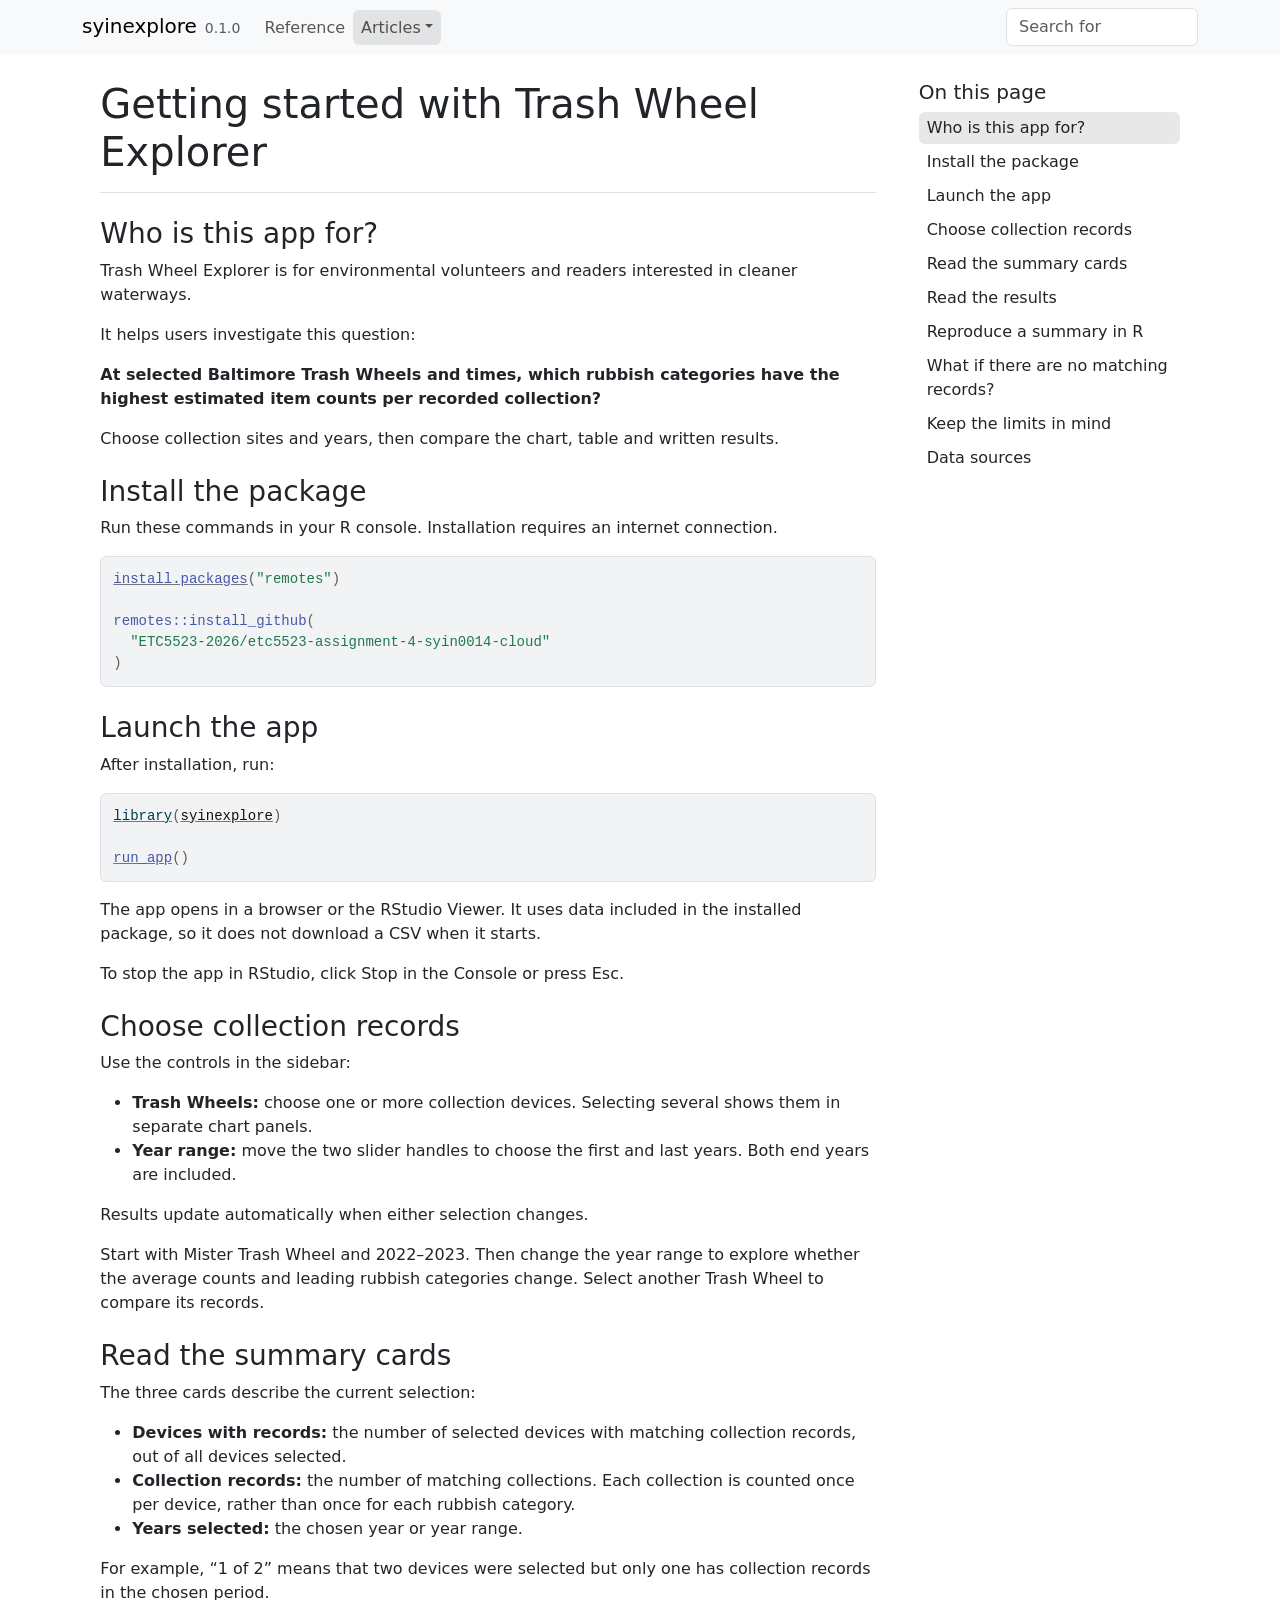
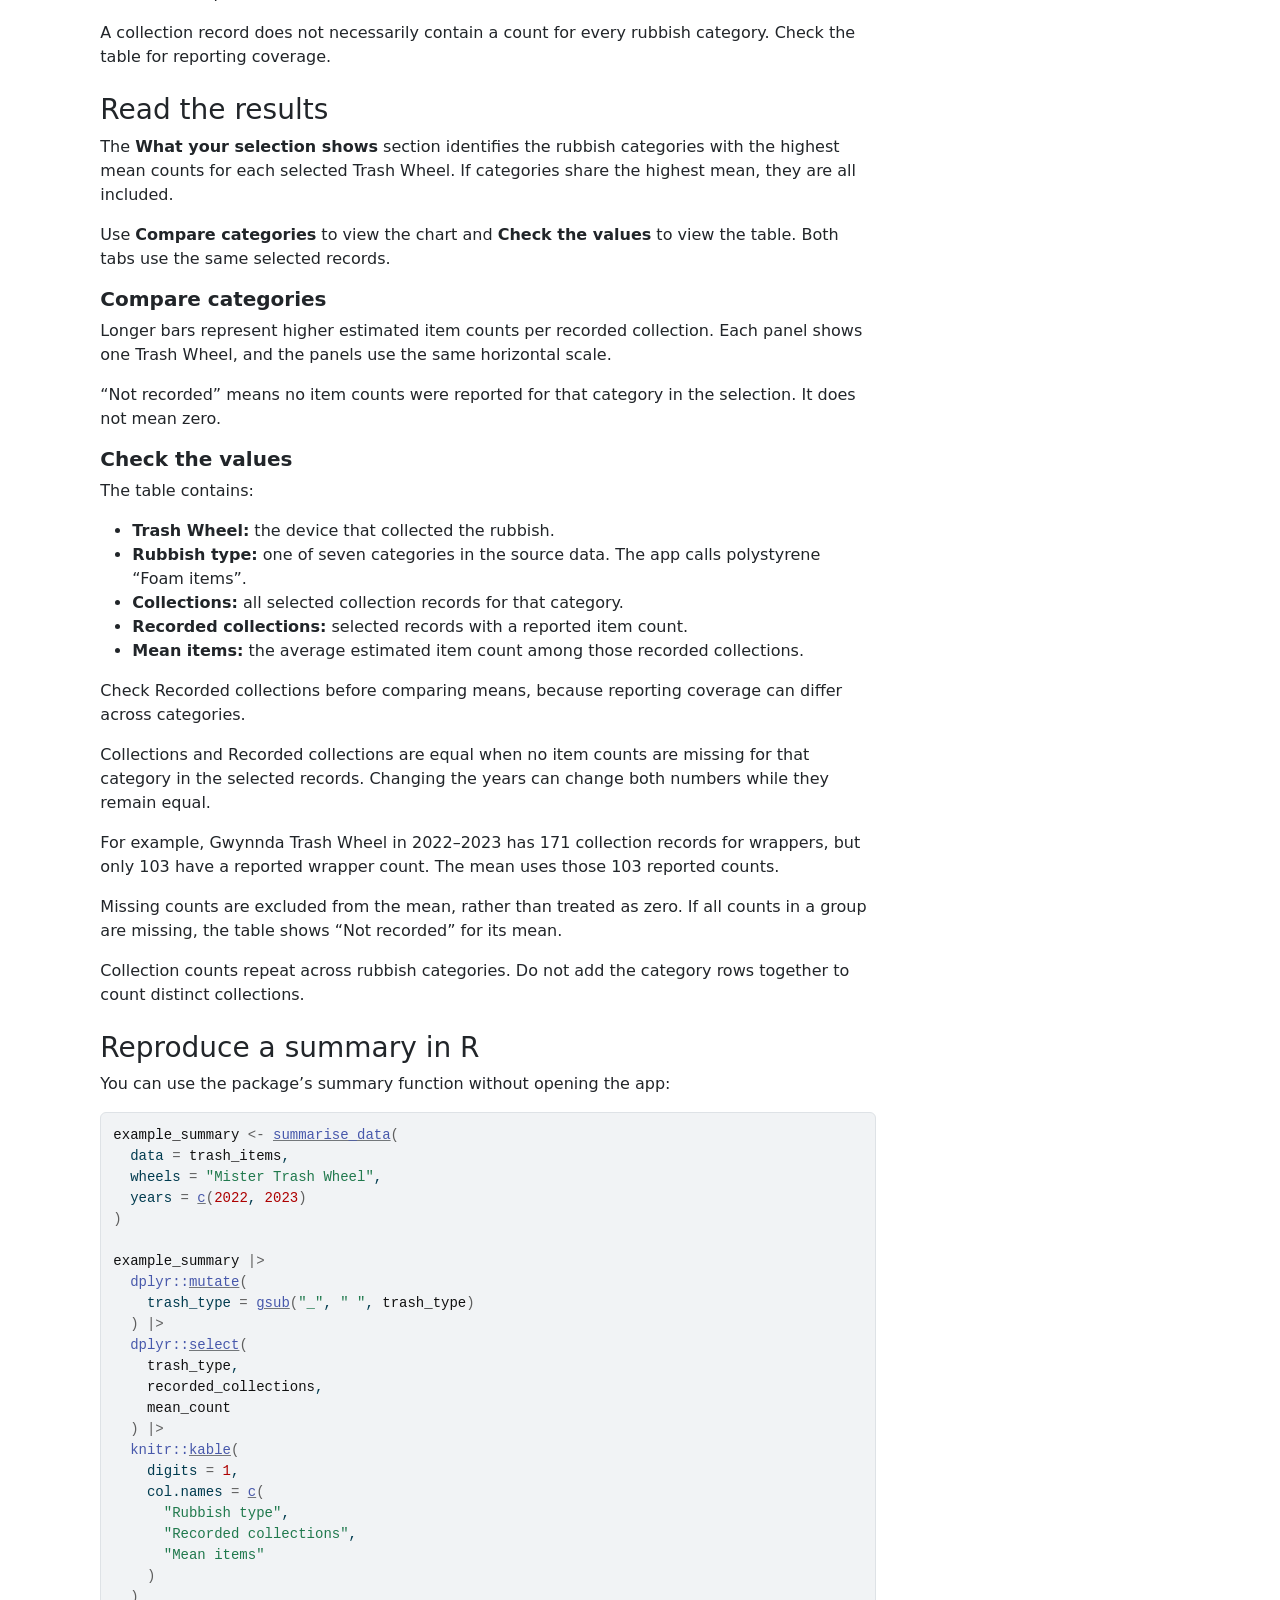
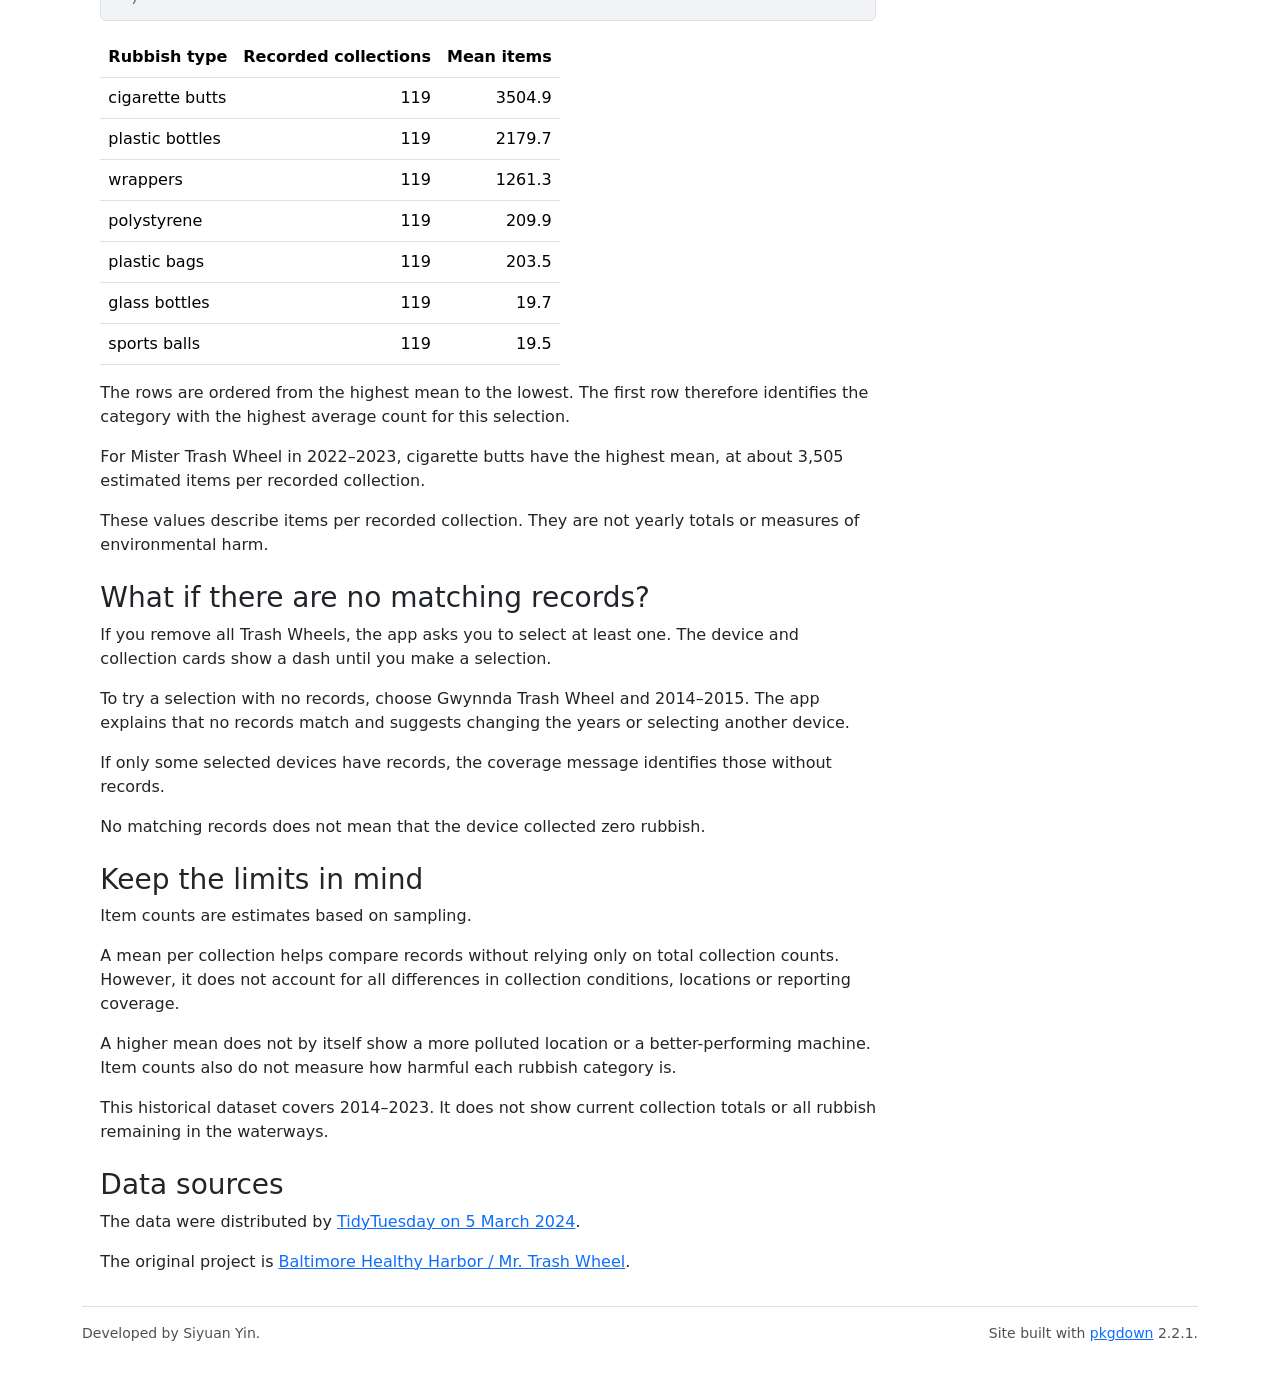
==== commit 0a71e9f8: "Deploying to gh-pages from @ ETC5523-2026/etc5523-assignment-4-syin0014-cloud@3d4c1f3999f541efd03372" ====
--- a/articles/getting-started.html
+++ b/articles/getting-started.html
@@ -91,18 +91,38 @@
 <p>To stop the app in RStudio, click Stop in the Console or press Esc.</p>
 </section><section class="level2"><h2 id="choose-collection-records">Choose collection records<a class="anchor" aria-label="anchor" href="#choose-collection-records"></a>
 </h2>
+<p>Use the controls in the sidebar:</p>
 <ul>
 <li>
 <strong>Trash Wheels:</strong> choose one or more collection devices. Selecting several shows them in separate chart panels.</li>
 <li>
-<strong>Collection years:</strong> move the two slider handles to choose the first and last years. Both end years are included.</li>
+<strong>Year range:</strong> move the two slider handles to choose the first and last years. Both end years are included.</li>
 </ul>
 <p>Results update automatically when either selection changes.</p>
 <p>Start with Mister Trash Wheel and 2022–2023. Then change the year range to explore whether the average counts and leading rubbish categories change. Select another Trash Wheel to compare its records.</p>
+</section><section class="level2"><h2 id="read-the-summary-cards">Read the summary cards<a class="anchor" aria-label="anchor" href="#read-the-summary-cards"></a>
+</h2>
+<p>The three cards describe the current selection:</p>
+<ul>
+<li>
+<strong>Devices with records:</strong> the number of selected devices with matching collection records, out of all devices selected.</li>
+<li>
+<strong>Collection records:</strong> the number of matching collections. Each collection is counted once per device, rather than once for each rubbish category.</li>
+<li>
+<strong>Years selected:</strong> the chosen year or year range.</li>
+</ul>
+<p>For example, “1 of 2” means that two devices were selected but only one has collection records in the chosen period.</p>
+<p>A collection record does not necessarily contain a count for every rubbish category. Check the table for reporting coverage.</p>
 </section><section class="level2"><h2 id="read-the-results">Read the results<a class="anchor" aria-label="anchor" href="#read-the-results"></a>
 </h2>
-<p>The text above the chart identifies the rubbish categories with the highest mean counts for each selected Trash Wheel.</p>
-<p>Longer bars represent higher estimated item counts per recorded collection. The chart panels use the same horizontal scale.</p>
+<p>The <strong>What your selection shows</strong> section identifies the rubbish categories with the highest mean counts for each selected Trash Wheel. If categories share the highest mean, they are all included.</p>
+<p>Use <strong>Compare categories</strong> to view the chart and <strong>Check the values</strong> to view the table. Both tabs use the same selected records.</p>
+<section class="level3"><h3 id="compare-categories">Compare categories<a class="anchor" aria-label="anchor" href="#compare-categories"></a>
+</h3>
+<p>Longer bars represent higher estimated item counts per recorded collection. Each panel shows one Trash Wheel, and the panels use the same horizontal scale.</p>
+<p>“Not recorded” means no item counts were reported for that category in the selection. It does not mean zero.</p>
+</section><section class="level3"><h3 id="check-the-values">Check the values<a class="anchor" aria-label="anchor" href="#check-the-values"></a>
+</h3>
 <p>The table contains:</p>
 <ul>
 <li>
@@ -117,9 +137,11 @@
 <strong>Mean items:</strong> the average estimated item count among those recorded collections.</li>
 </ul>
 <p>Check Recorded collections before comparing means, because reporting coverage can differ across categories.</p>
-<p>“Not recorded” means no counts were reported for that group. It does not mean zero. Missing counts are excluded from the mean.</p>
+<p>Collections and Recorded collections are equal when no item counts are missing for that category in the selected records. Changing the years can change both numbers while they remain equal.</p>
+<p>For example, Gwynnda Trash Wheel in 2022–2023 has 171 collection records for wrappers, but only 103 have a reported wrapper count. The mean uses those 103 reported counts.</p>
+<p>Missing counts are excluded from the mean, rather than treated as zero. If all counts in a group are missing, the table shows “Not recorded” for its mean.</p>
 <p>Collection counts repeat across rubbish categories. Do not add the category rows together to count distinct collections.</p>
-</section><section class="level2"><h2 id="reproduce-a-summary-in-r">Reproduce a summary in R<a class="anchor" aria-label="anchor" href="#reproduce-a-summary-in-r"></a>
+</section></section><section class="level2"><h2 id="reproduce-a-summary-in-r">Reproduce a summary in R<a class="anchor" aria-label="anchor" href="#reproduce-a-summary-in-r"></a>
 </h2>
 <p>You can use the package’s summary function without opening the app:</p>
 <div class="cell">
@@ -195,12 +217,14 @@
 </div>
 </div>
 <p>The rows are ordered from the highest mean to the lowest. The first row therefore identifies the category with the highest average count for this selection.</p>
+<p>For Mister Trash Wheel in 2022–2023, cigarette butts have the highest mean, at about 3,505 estimated items per recorded collection.</p>
 <p>These values describe items per recorded collection. They are not yearly totals or measures of environmental harm.</p>
 </section><section class="level2"><h2 id="what-if-there-are-no-matching-records">What if there are no matching records?<a class="anchor" aria-label="anchor" href="#what-if-there-are-no-matching-records"></a>
 </h2>
-<p>If you remove all Trash Wheels, the app asks you to select at least one.</p>
+<p>If you remove all Trash Wheels, the app asks you to select at least one. The device and collection cards show a dash until you make a selection.</p>
 <p>To try a selection with no records, choose Gwynnda Trash Wheel and 2014–2015. The app explains that no records match and suggests changing the years or selecting another device.</p>
-<p>If only some selected devices have records, the coverage message identifies those without records. No matching records does not mean that the device collected zero rubbish.</p>
+<p>If only some selected devices have records, the coverage message identifies those without records.</p>
+<p>No matching records does not mean that the device collected zero rubbish.</p>
 </section><section class="level2"><h2 id="keep-the-limits-in-mind">Keep the limits in mind<a class="anchor" aria-label="anchor" href="#keep-the-limits-in-mind"></a>
 </h2>
 <p>Item counts are estimates based on sampling.</p>
